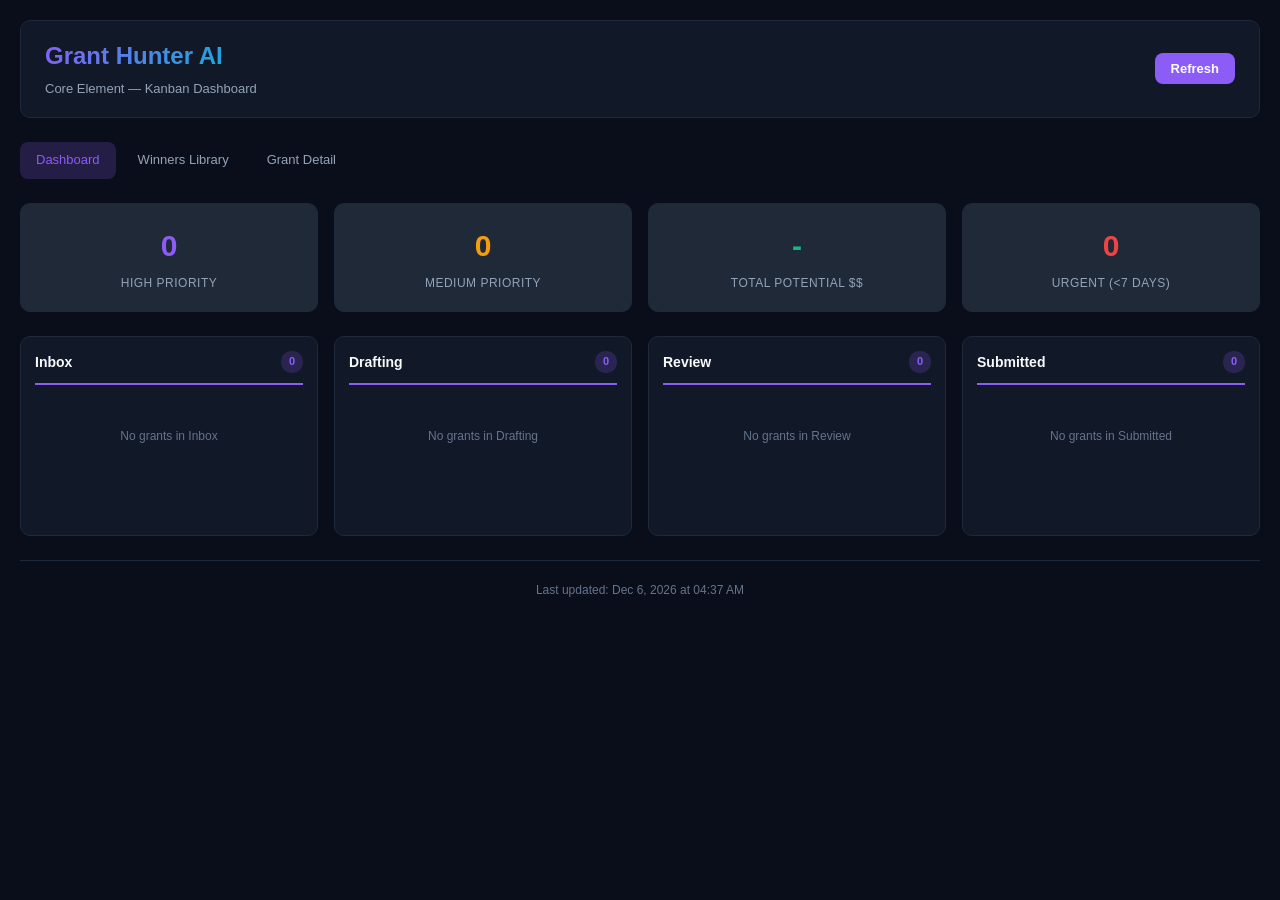
==== docs/index.html @ 524da745 "feat: add Phase 2 — winner matching, Kanban dashboard, GitHub Pages Winner Analysis System: - New wi" ====
<!DOCTYPE html>
<html lang="en">
<head>
<meta charset="UTF-8">
<meta name="viewport" content="width=device-width, initial-scale=1.0">
<title>Grant Hunter AI - Dashboard</title>
<link rel="stylesheet" href="assets/styles.css">
<style>
  /* Dashboard-specific overrides */
  .kanban-col .grant-card:last-child { margin-bottom: 0; }

  .win-prob {
    display: inline-block;
    padding: 2px 7px;
    border-radius: 4px;
    font-size: 11px;
    font-weight: 700;
  }
  .win-prob.high { background: rgba(16,185,129,.2); color: #34d399; }
  .win-prob.medium { background: rgba(245,158,11,.2); color: #fbbf24; }
  .win-prob.low { background: rgba(100,116,139,.2); color: #94a3b8; }

  .grant-card .card-footer {
    display: flex;
    justify-content: space-between;
    align-items: center;
    margin-top: 8px;
    padding-top: 8px;
    border-top: 1px solid var(--border);
  }

  .footer {
    text-align: center;
    padding: 20px;
    font-size: 12px;
    color: var(--text-muted);
    border-top: 1px solid var(--border);
    margin-top: 12px;
  }

  .status-select {
    background: var(--bg-primary);
    color: var(--text-primary);
    border: 1px solid var(--border);
    padding: 3px 8px;
    border-radius: 6px;
    font-size: 11px;
    font-family: inherit;
    cursor: pointer;
  }
  .status-select:focus {
    outline: none;
    border-color: var(--accent-purple);
  }

  .kanban-col-empty {
    text-align: center;
    padding: 30px 12px;
    color: var(--text-muted);
    font-size: 12px;
  }
</style>
</head>
<body>

<!-- HEADER -->
<div class="container">
  <div class="header">
    <div>
      <h1>Grant Hunter AI</h1>
      <span class="header-sub">Core Element &mdash; Kanban Dashboard</span>
    </div>
    <div class="header-actions">
      <button class="btn btn-primary" id="refreshBtn" onclick="refreshData()">Refresh</button>
    </div>
  </div>

  <!-- NAVIGATION -->
  <nav>
    <a href="index.html" class="active">Dashboard</a>
    <a href="winners.html">Winners Library</a>
    <a href="grant.html">Grant Detail</a>
  </nav>

  <!-- LOADING INDICATOR -->
  <div class="loading" id="loadingIndicator">
    <div class="spinner"></div>
    <div>Loading grant data...</div>
  </div>

  <!-- MAIN CONTENT (hidden until loaded) -->
  <div id="mainContent" style="display:none;">

    <!-- STAT CARDS -->
    <div class="stats">
      <div class="stat-card">
        <div class="stat-value" id="statHighPriority">0</div>
        <div class="stat-label">High Priority</div>
      </div>
      <div class="stat-card warning">
        <div class="stat-value" id="statMedPriority">0</div>
        <div class="stat-label">Medium Priority</div>
      </div>
      <div class="stat-card success">
        <div class="stat-value" id="statTotalPotential">$0</div>
        <div class="stat-label">Total Potential $$</div>
      </div>
      <div class="stat-card danger">
        <div class="stat-value" id="statUrgent">0</div>
        <div class="stat-label">Urgent (&lt;7 days)</div>
      </div>
    </div>

    <!-- KANBAN BOARD -->
    <div class="kanban">
      <div class="kanban-col" id="colInbox">
        <div class="kanban-col-header">
          <span>Inbox</span>
          <span class="count" id="countInbox">0</span>
        </div>
        <div id="cardsInbox"></div>
      </div>
      <div class="kanban-col" id="colDrafting">
        <div class="kanban-col-header">
          <span>Drafting</span>
          <span class="count" id="countDrafting">0</span>
        </div>
        <div id="cardsDrafting"></div>
      </div>
      <div class="kanban-col" id="colReview">
        <div class="kanban-col-header">
          <span>Review</span>
          <span class="count" id="countReview">0</span>
        </div>
        <div id="cardsReview"></div>
      </div>
      <div class="kanban-col" id="colSubmitted">
        <div class="kanban-col-header">
          <span>Submitted</span>
          <span class="count" id="countSubmitted">0</span>
        </div>
        <div id="cardsSubmitted"></div>
      </div>
    </div>

  </div><!-- /mainContent -->

  <!-- FOOTER -->
  <div class="footer" id="pageFooter">
    Last updated: &mdash;
  </div>
</div>

<script src="assets/api.js"></script>
<script>
/* =========================================================================
   Grant Hunter AI - Kanban Dashboard
   ========================================================================= */

const LOCAL_STATE_KEY = 'grantHunterState';

// In-memory state
let grants = [];
let teamState = {};

/* ---- localStorage state management ---- */

function getLocalState() {
  try {
    const raw = localStorage.getItem(LOCAL_STATE_KEY);
    if (raw) return JSON.parse(raw);
  } catch { /* ignore corrupt data */ }
  return { grants: {}, activity_feed: [] };
}

function saveLocalState(state) {
  try {
    localStorage.setItem(LOCAL_STATE_KEY, JSON.stringify(state));
  } catch { /* storage full or unavailable */ }
}

function getGrantStatus(grantId) {
  const local = getLocalState();
  // Local state overrides remote team state
  if (local.grants && local.grants[grantId] && local.grants[grantId].status) {
    return local.grants[grantId].status;
  }
  if (teamState.grants && teamState.grants[grantId] && teamState.grants[grantId].status) {
    return teamState.grants[grantId].status;
  }
  return null;
}

function setGrantStatus(grantId, status) {
  const local = getLocalState();
  if (!local.grants) local.grants = {};
  if (!local.grants[grantId]) local.grants[grantId] = {};
  local.grants[grantId].status = status;
  local.grants[grantId].updated_at = new Date().toISOString();
  saveLocalState(local);
}

/* ---- Data loading ---- */

async function loadData() {
  document.getElementById('loadingIndicator').style.display = 'block';
  document.getElementById('mainContent').style.display = 'none';

  const [analyzed, ts] = await Promise.all([
    loadAnalyzed(),
    loadTeamState()
  ]);

  grants = analyzed;
  teamState = ts || { grants: {}, activity_feed: [] };

  document.getElementById('loadingIndicator').style.display = 'none';
  document.getElementById('mainContent').style.display = 'block';

  renderDashboard();
  updateFooter();
}

function refreshData() {
  const btn = document.getElementById('refreshBtn');
  btn.textContent = 'Loading...';
  btn.disabled = true;
  loadData().finally(() => {
    btn.textContent = 'Refresh';
    btn.disabled = false;
  });
}

/* ---- Computed helpers ---- */

function getGrantPriority(grant) {
  const analysis = grant.analysis || {};
  return analysis.priority || 'skip';
}

function getWinProbability(grant) {
  const analysis = grant.analysis || {};
  return analysis.win_probability || 0;
}

function getSimilarWinners(grant) {
  const analysis = grant.analysis || {};
  return analysis.similar_winners || [];
}

function getAmountRange(grant) {
  const min = grant.amount_min || 0;
  const max = grant.amount_max || 0;
  if (min && max && min !== max) {
    return formatMoney(min) + ' - ' + formatMoney(max);
  }
  if (max) return formatMoney(max);
  if (min) return formatMoney(min);
  return '-';
}

function winProbClass(prob) {
  if (prob >= 60) return 'high';
  if (prob >= 30) return 'medium';
  return 'low';
}

/* ---- Stat card computation ---- */

function computeStats() {
  let highCount = 0;
  let medCount = 0;
  let totalPotential = 0;
  let urgentCount = 0;

  for (const g of grants) {
    const priority = getGrantPriority(g);
    const days = daysUntil(g.deadline);

    if (priority === 'copy_now') {
      highCount++;
    } else if (priority === 'test_first') {
      medCount++;
    }

    // Sum potential from all non-skip grants
    if (priority !== 'skip') {
      totalPotential += (g.amount_max || 0);
    }

    // Urgent: deadline within 7 days and not expired, non-skip
    if (days >= 0 && days < 7 && priority !== 'skip') {
      urgentCount++;
    }
  }

  return { highCount, medCount, totalPotential, urgentCount };
}

/* ---- Card HTML rendering ---- */

function renderGrantCard(grant) {
  const grantId = grant.id || '';
  const days = daysUntil(grant.deadline);
  const dlText = deadlineText(days);
  const dlClass = deadlineClass(days);
  const prob = getWinProbability(grant);
  const similarWinners = getSimilarWinners(grant);
  const isUrgent = days >= 0 && days <= 7;

  let winnersHtml = '';
  if (similarWinners.length > 0) {
    const badgeId = 'wb-' + grantId.replace(/[^a-zA-Z0-9]/g, '_');
    const previewId = 'wp-' + grantId.replace(/[^a-zA-Z0-9]/g, '_');

    let previewItems = '';
    for (const w of similarWinners.slice(0, 3)) {
      const name = w.winner || w.recipient || w.company || w.pi || 'Unknown';
      const amt = w.amount || w.award_amount || 0;
      previewItems += '<div class="winner-item">'
        + '<div class="company">' + esc(name) + '</div>'
        + '<div class="detail">'
        + esc(w.title || w.award_title || '') + (amt ? ' &mdash; ' + formatMoney(amt) : '')
        + '</div></div>';
    }

    winnersHtml = '<span class="winners-badge" id="' + badgeId
      + '" onclick="event.stopPropagation(); toggleWinners(\'' + previewId + '\')">'
      + similarWinners.length + ' similar winner' + (similarWinners.length > 1 ? 's' : '')
      + '</span>'
      + '<div class="winners-preview" id="' + previewId + '">'
      + previewItems
      + '</div>';
  }

  const cardClass = 'grant-card' + (isUrgent ? ' urgent' : '');

  return '<div class="' + cardClass + '" onclick="navigateToGrant(\'' + esc(grantId) + '\')">'
    + '<div class="title">' + esc(grant.title || 'Untitled Grant') + '</div>'
    + '<div class="funder-line">' + esc(grant.funder || 'Unknown Funder') + '</div>'
    + '<div class="meta">'
    +   '<span class="amount">' + getAmountRange(grant) + '</span>'
    +   '<span class="deadline' + (isUrgent ? ' urgent' : '') + '">'
    +     '<span class="badge ' + dlClass + '">' + dlText + '</span>'
    +   '</span>'
    + '</div>'
    + '<div class="card-footer">'
    +   '<span class="win-prob ' + winProbClass(prob) + '">' + prob + '% win</span>'
    +   winnersHtml
    + '</div>'
    + '</div>';
}

/* ---- Kanban board rendering ---- */

function renderKanban() {
  // Bucket grants by status
  const columns = {
    inbox: [],
    drafting: [],
    review: [],
    submitted: []
  };

  for (const g of grants) {
    const status = getGrantStatus(g.id);
    if (status === 'drafting') {
      columns.drafting.push(g);
    } else if (status === 'review') {
      columns.review.push(g);
    } else if (status === 'submitted') {
      columns.submitted.push(g);
    } else {
      // No status or unrecognized status goes to Inbox
      columns.inbox.push(g);
    }
  }

  // Sort Inbox by win_probability descending
  columns.inbox.sort((a, b) => getWinProbability(b) - getWinProbability(a));

  // Render each column
  renderColumn('Inbox', 'cardsInbox', 'countInbox', columns.inbox, 'inbox');
  renderColumn('Drafting', 'cardsDrafting', 'countDrafting', columns.drafting, 'drafting');
  renderColumn('Review', 'cardsReview', 'countReview', columns.review, 'review');
  renderColumn('Submitted', 'cardsSubmitted', 'countSubmitted', columns.submitted, 'submitted');
}

function renderColumn(title, containerId, countId, grantsList, columnKey) {
  const container = document.getElementById(containerId);
  const countEl = document.getElementById(countId);

  countEl.textContent = grantsList.length;

  if (grantsList.length === 0) {
    container.innerHTML = '<div class="kanban-col-empty">No grants in ' + esc(title) + '</div>';
    return;
  }

  let html = '';
  for (const g of grantsList) {
    html += renderGrantCard(g);
    // Add a status selector below each card so users can move it between columns
    html += renderStatusSelector(g.id, columnKey);
  }
  container.innerHTML = html;
}

function renderStatusSelector(grantId, currentStatus) {
  const safeId = esc(grantId);
  const options = [
    { value: 'inbox', label: 'Inbox' },
    { value: 'drafting', label: 'Drafting' },
    { value: 'review', label: 'Review' },
    { value: 'submitted', label: 'Submitted' }
  ];

  let html = '<div style="text-align:right; margin-bottom:10px; margin-top:-6px; padding:0 2px;">';
  html += '<select class="status-select" onchange="changeStatus(\'' + safeId + '\', this.value)" onclick="event.stopPropagation()">';
  for (const opt of options) {
    const selected = opt.value === currentStatus ? ' selected' : '';
    html += '<option value="' + opt.value + '"' + selected + '>' + esc(opt.label) + '</option>';
  }
  html += '</select></div>';
  return html;
}

/* ---- Dashboard rendering orchestration ---- */

function renderDashboard() {
  // Stat cards
  const stats = computeStats();
  document.getElementById('statHighPriority').textContent = stats.highCount;
  document.getElementById('statMedPriority').textContent = stats.medCount;
  document.getElementById('statTotalPotential').textContent = formatMoney(stats.totalPotential);
  document.getElementById('statUrgent').textContent = stats.urgentCount;

  // Kanban board
  renderKanban();
}

/* ---- Interactions ---- */

function navigateToGrant(grantId) {
  if (!grantId) return;
  window.location.href = 'grant.html?id=' + encodeURIComponent(grantId);
}

function toggleWinners(previewId) {
  const el = document.getElementById(previewId);
  if (!el) return;
  el.classList.toggle('show');
}

function changeStatus(grantId, newStatus) {
  if (newStatus === 'inbox') {
    // Remove status to revert to inbox (no status)
    const local = getLocalState();
    if (local.grants && local.grants[grantId]) {
      delete local.grants[grantId].status;
      // Clean up empty entries
      if (Object.keys(local.grants[grantId]).length === 0) {
        delete local.grants[grantId];
      }
    }
    saveLocalState(local);
  } else {
    setGrantStatus(grantId, newStatus);
  }
  renderKanban();
}

/* ---- Footer ---- */

function updateFooter() {
  const now = new Date();
  const formatted = now.toLocaleDateString('en-US', {
    year: 'numeric',
    month: 'short',
    day: 'numeric'
  }) + ' at ' + now.toLocaleTimeString('en-US', {
    hour: '2-digit',
    minute: '2-digit'
  });

  document.getElementById('pageFooter').textContent = 'Last updated: ' + formatted;
}

/* ---- Init ---- */

loadData();
</script>
</body>
</html>
---- docs/assets/styles.css ----
/* Core Element AI - Dark Theme */
:root {
  --bg-primary: #0a0e1a;
  --bg-secondary: #111827;
  --bg-card: #1f2937;
  --bg-hover: #374151;
  --accent-purple: #8b5cf6;
  --accent-purple-dim: rgba(139, 92, 246, 0.2);
  --accent-cyan: #06b6d4;
  --text-primary: #f8fafc;
  --text-secondary: #94a3b8;
  --text-muted: #64748b;
  --danger: #ef4444;
  --warning: #f59e0b;
  --success: #10b981;
  --border: #1e293b;
  --radius: 10px;
}

*, *::before, *::after { box-sizing: border-box; margin: 0; padding: 0; }
body {
  font-family: -apple-system, BlinkMacSystemFont, 'Segoe UI', Roboto, sans-serif;
  background: var(--bg-primary);
  color: var(--text-primary);
  line-height: 1.6;
  min-height: 100vh;
}
a { color: var(--accent-purple); text-decoration: none; }
a:hover { color: var(--accent-cyan); }

/* Layout */
.container { max-width: 1440px; margin: 0 auto; padding: 20px; }

/* Header */
.header {
  background: var(--bg-secondary);
  padding: 16px 24px;
  margin-bottom: 24px;
  border-radius: var(--radius);
  display: flex;
  justify-content: space-between;
  align-items: center;
  border: 1px solid var(--border);
}
.header h1 {
  font-size: 24px;
  background: linear-gradient(135deg, var(--accent-purple), var(--accent-cyan));
  -webkit-background-clip: text;
  -webkit-text-fill-color: transparent;
}
.header-sub { color: var(--text-secondary); font-size: 13px; }
.header-actions { display: flex; gap: 10px; align-items: center; }

/* Navigation */
nav {
  display: flex;
  gap: 6px;
  margin-bottom: 24px;
}
nav a {
  padding: 8px 16px;
  border-radius: 8px;
  font-size: 13px;
  font-weight: 500;
  color: var(--text-secondary);
  transition: all .15s;
}
nav a:hover { background: var(--bg-card); color: var(--text-primary); }
nav a.active { background: var(--accent-purple-dim); color: var(--accent-purple); }

/* Buttons */
.btn {
  display: inline-flex;
  align-items: center;
  gap: 6px;
  padding: 8px 16px;
  border-radius: 8px;
  border: none;
  cursor: pointer;
  font-size: 13px;
  font-weight: 600;
  font-family: inherit;
  transition: all .15s;
}
.btn-primary { background: var(--accent-purple); color: #fff; }
.btn-primary:hover { background: #7c3aed; transform: translateY(-1px); }
.btn-outline { background: transparent; border: 1px solid var(--accent-purple); color: var(--accent-purple); }
.btn-outline:hover { background: var(--accent-purple-dim); }
.btn-sm { padding: 4px 10px; font-size: 12px; }

/* Stat Cards */
.stats {
  display: grid;
  grid-template-columns: repeat(auto-fit, minmax(180px, 1fr));
  gap: 16px;
  margin-bottom: 24px;
}
.stat-card {
  background: var(--bg-card);
  padding: 18px;
  border-radius: var(--radius);
  border: 1px solid var(--border);
  text-align: center;
}
.stat-value { font-size: 30px; font-weight: 700; color: var(--accent-purple); }
.stat-label { color: var(--text-secondary); font-size: 12px; margin-top: 4px; text-transform: uppercase; letter-spacing: .5px; }
.stat-card.danger .stat-value { color: var(--danger); }
.stat-card.success .stat-value { color: var(--success); }
.stat-card.warning .stat-value { color: var(--warning); }

/* Kanban */
.kanban {
  display: grid;
  grid-template-columns: repeat(4, 1fr);
  gap: 16px;
  margin-bottom: 24px;
}
@media (max-width: 1100px) { .kanban { grid-template-columns: repeat(2, 1fr); } }
@media (max-width: 600px) { .kanban { grid-template-columns: 1fr; } }
.kanban-col {
  background: var(--bg-secondary);
  border-radius: var(--radius);
  padding: 14px;
  min-height: 200px;
  border: 1px solid var(--border);
}
.kanban-col-header {
  font-size: 14px;
  font-weight: 600;
  margin-bottom: 12px;
  padding-bottom: 10px;
  border-bottom: 2px solid var(--accent-purple);
  display: flex;
  justify-content: space-between;
  align-items: center;
}
.kanban-col-header .count {
  background: var(--accent-purple-dim);
  color: var(--accent-purple);
  padding: 2px 8px;
  border-radius: 10px;
  font-size: 11px;
}

/* Grant Card */
.grant-card {
  background: var(--bg-card);
  border-radius: 8px;
  padding: 14px;
  margin-bottom: 10px;
  cursor: pointer;
  transition: all .15s;
  border-left: 3px solid var(--accent-purple);
}
.grant-card:hover { transform: translateX(3px); box-shadow: 0 4px 12px rgba(139,92,246,.2); }
.grant-card.urgent { border-left-color: var(--danger); }
.grant-card .title { font-size: 13px; font-weight: 600; margin-bottom: 6px; line-height: 1.3; }
.grant-card .meta { display: flex; justify-content: space-between; font-size: 11px; color: var(--text-secondary); margin-bottom: 4px; }
.grant-card .amount { color: var(--success); font-weight: 600; }
.grant-card .deadline { color: var(--warning); }
.grant-card .deadline.urgent { color: var(--danger); font-weight: 600; }
.grant-card .funder-line { font-size: 11px; color: var(--text-muted); margin-bottom: 6px; }
.grant-card .winners-badge {
  display: inline-block;
  background: var(--accent-purple);
  color: #fff;
  padding: 3px 8px;
  border-radius: 4px;
  font-size: 10px;
  font-weight: 600;
  margin-top: 4px;
  cursor: pointer;
}
.grant-card .winners-badge:hover { background: var(--accent-cyan); }

/* Winners preview inside card */
.winners-preview {
  display: none;
  margin-top: 8px;
  font-size: 11px;
}
.winners-preview.show { display: block; }
.winner-item {
  padding: 6px 8px;
  margin: 3px 0;
  background: var(--bg-secondary);
  border-radius: 4px;
  border-left: 2px solid var(--success);
}
.winner-item .company { font-weight: 600; color: var(--accent-cyan); }
.winner-item .detail { font-size: 10px; color: var(--text-muted); }

/* Panels */
.panel {
  background: var(--bg-secondary);
  border: 1px solid var(--border);
  border-radius: var(--radius);
  margin-bottom: 20px;
  overflow: hidden;
}
.panel-header {
  padding: 12px 16px;
  border-bottom: 1px solid var(--border);
  font-weight: 600;
  font-size: 14px;
  display: flex;
  justify-content: space-between;
  align-items: center;
}
.panel-body { padding: 16px; }

/* Table */
table { width: 100%; border-collapse: collapse; font-size: 13px; }
th {
  text-align: left;
  padding: 10px 12px;
  background: var(--bg-primary);
  color: var(--text-muted);
  font-weight: 500;
  font-size: 11px;
  text-transform: uppercase;
  letter-spacing: .5px;
}
td { padding: 10px 12px; border-top: 1px solid var(--border); }
tr:hover td { background: rgba(139,92,246,.04); }

/* Badge */
.badge {
  display: inline-block;
  padding: 2px 8px;
  border-radius: 4px;
  font-size: 11px;
  font-weight: 600;
}
.badge-purple { background: var(--accent-purple-dim); color: #c4b5fd; }
.badge-amber { background: rgba(245,158,11,.2); color: #fbbf24; }
.badge-green { background: rgba(16,185,129,.2); color: #34d399; }
.badge-red { background: rgba(239,68,68,.2); color: #f87171; }
.badge-gray { background: rgba(100,116,139,.2); color: #94a3b8; }

/* Progress bar */
.progress-row { display: flex; align-items: center; gap: 10px; padding: 4px 0; }
.progress-label { width: 140px; font-size: 12px; white-space: nowrap; overflow: hidden; text-overflow: ellipsis; }
.progress-bg { flex: 1; height: 6px; background: var(--border); border-radius: 3px; overflow: hidden; }
.progress-fill { height: 100%; background: linear-gradient(90deg, var(--accent-purple), var(--accent-cyan)); border-radius: 3px; }
.progress-val { width: 40px; text-align: right; font-size: 11px; color: var(--text-muted); }

/* Detail page */
.detail-grid { display: grid; grid-template-columns: 1fr 380px; gap: 24px; }
@media (max-width: 1000px) { .detail-grid { grid-template-columns: 1fr; } }
.detail-meta { display: grid; grid-template-columns: repeat(auto-fit, minmax(180px, 1fr)); gap: 12px; margin-bottom: 20px; }
.detail-meta-item { background: var(--bg-card); padding: 12px; border-radius: 8px; }
.detail-meta-item .label { font-size: 11px; color: var(--text-muted); text-transform: uppercase; }
.detail-meta-item .value { font-size: 16px; font-weight: 600; margin-top: 2px; }

/* Search / Filter */
.search-bar {
  width: 100%;
  padding: 10px 14px;
  background: var(--bg-card);
  border: 1px solid var(--border);
  border-radius: 8px;
  color: var(--text-primary);
  font-size: 14px;
  font-family: inherit;
  margin-bottom: 16px;
}
.search-bar::placeholder { color: var(--text-muted); }
.search-bar:focus { outline: none; border-color: var(--accent-purple); }
.filter-chips { display: flex; gap: 6px; flex-wrap: wrap; margin-bottom: 16px; }
.chip {
  padding: 5px 12px;
  border-radius: 20px;
  font-size: 12px;
  cursor: pointer;
  background: var(--bg-card);
  color: var(--text-secondary);
  border: 1px solid var(--border);
  transition: all .15s;
}
.chip:hover { border-color: var(--accent-purple); color: var(--text-primary); }
.chip.active { background: var(--accent-purple-dim); border-color: var(--accent-purple); color: var(--accent-purple); }

/* Loading */
.loading { text-align: center; padding: 40px; color: var(--text-muted); }
.spinner {
  border: 3px solid var(--border);
  border-top-color: var(--accent-purple);
  border-radius: 50%;
  width: 36px;
  height: 36px;
  animation: spin .8s linear infinite;
  margin: 0 auto 12px;
}
@keyframes spin { to { transform: rotate(360deg); } }

/* Empty state */
.empty { text-align: center; padding: 40px; color: var(--text-muted); }
.empty .icon { font-size: 36px; margin-bottom: 8px; }

/* Modal */
.modal-bg {
  display: none;
  position: fixed;
  inset: 0;
  background: rgba(0,0,0,.6);
  z-index: 100;
  justify-content: center;
  align-items: center;
}
.modal-bg.show { display: flex; }
.modal {
  background: var(--bg-secondary);
  border: 1px solid var(--border);
  border-radius: 12px;
  width: 640px;
  max-width: 90vw;
  max-height: 85vh;
  overflow-y: auto;
  padding: 24px;
}
.modal h2 { font-size: 18px; margin-bottom: 16px; }
.modal-close { float: right; background: none; border: none; color: var(--text-muted); font-size: 22px; cursor: pointer; }
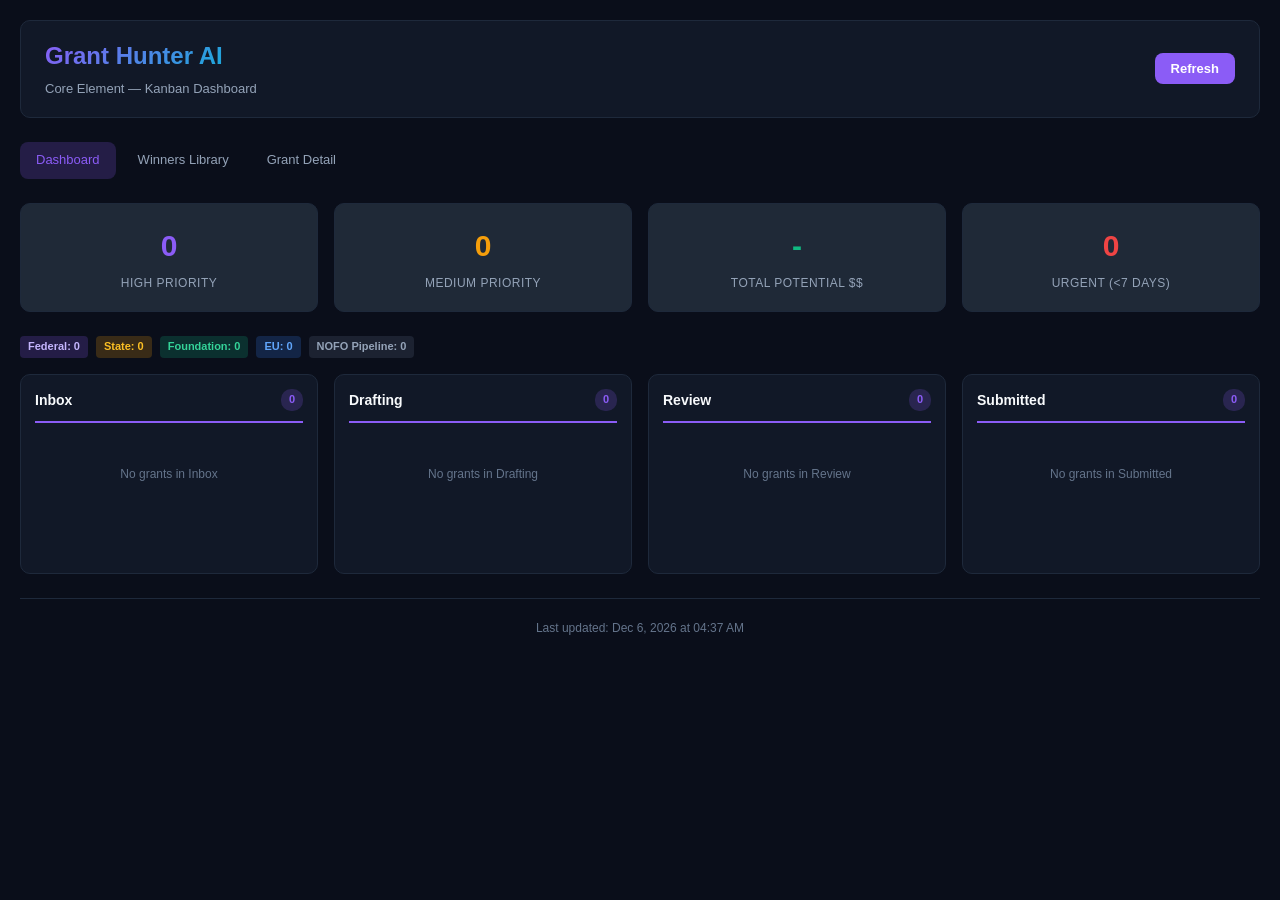
==== commit 295e47ba: "feat: add missing grant capabilities — state scrapers, foundations, SBIR monitor, NOFO tracker Gap a" ====
--- a/docs/index.html
+++ b/docs/index.html
@@ -111,6 +111,26 @@
       </div>
     </div>
 
+    <!-- SOURCE BREAKDOWN -->
+    <div id="sourceBreakdown" style="display:none; margin-bottom:16px;">
+      <div style="display:flex; gap:8px; flex-wrap:wrap; font-size:11px;">
+        <span class="badge badge-purple" id="srcFederal" title="Federal">Federal: 0</span>
+        <span class="badge badge-amber" id="srcState" title="State">State: 0</span>
+        <span class="badge badge-green" id="srcFoundation" title="Foundation">Foundation: 0</span>
+        <span class="badge badge-blue" id="srcEU" style="background:rgba(59,130,246,.2);color:#60a5fa;" title="EU">EU: 0</span>
+        <span class="badge badge-gray" id="srcNOFO" title="NOFO Pipeline">NOFO Pipeline: 0</span>
+        <span id="sbirStatusBadge" class="badge badge-red" style="display:none;" title="SBIR/STTR Status"></span>
+      </div>
+    </div>
+
+    <!-- NOFO PIPELINE SECTION -->
+    <div id="nofoPipelineSection" style="display:none; margin-bottom:16px;">
+      <div style="border:1px solid var(--border); border-radius:8px; padding:12px; background:rgba(245,158,11,.05);">
+        <div style="font-weight:700; font-size:13px; margin-bottom:8px;">NOFO Pipeline &mdash; Prepare Now</div>
+        <div id="nofoPipelineCards"></div>
+      </div>
+    </div>
+
     <!-- KANBAN BOARD -->
     <div class="kanban">
       <div class="kanban-col" id="colInbox">
@@ -162,6 +182,8 @@
 // In-memory state
 let grants = [];
 let teamState = {};
+let sbirStatus = {};
+let nofoPipeline = [];
 
 /* ---- localStorage state management ---- */
 
@@ -206,13 +228,18 @@
   document.getElementById('loadingIndicator').style.display = 'block';
   document.getElementById('mainContent').style.display = 'none';
 
-  const [analyzed, ts] = await Promise.all([
+  const [analyzed, ts, sbir, nofo] = await Promise.all([
     loadAnalyzed(),
-    loadTeamState()
+    loadTeamState(),
+    fetchJSON('sbir_status.json'),
+    fetchJSON('nofo_pipeline.json')
   ]);
 
   grants = analyzed;
   teamState = ts || { grants: {}, activity_feed: [] };
+  sbirStatus = sbir || {};
+  const nofoData = nofo || {};
+  nofoPipeline = Array.isArray(nofoData) ? nofoData : (nofoData.grants || []);
 
   document.getElementById('loadingIndicator').style.display = 'none';
   document.getElementById('mainContent').style.display = 'block';
@@ -335,8 +362,16 @@
 
   const cardClass = 'grant-card' + (isUrgent ? ' urgent' : '');
 
+  // Source type badge
+  const sourceType = grant.source_type || grant.source || '';
+  let sourceBadge = '';
+  if (sourceType.includes('state')) sourceBadge = '<span class="badge badge-amber" style="font-size:9px;margin-left:4px;">STATE</span>';
+  else if (sourceType.includes('foundation')) sourceBadge = '<span class="badge badge-green" style="font-size:9px;margin-left:4px;">FOUNDATION</span>';
+  else if (sourceType.includes('eu')) sourceBadge = '<span class="badge" style="font-size:9px;margin-left:4px;background:rgba(59,130,246,.2);color:#60a5fa;">EU</span>';
+  else if (sourceType.includes('nofo') || sourceType.includes('pipeline')) sourceBadge = '<span class="badge badge-gray" style="font-size:9px;margin-left:4px;">NOFO</span>';
+
   return '<div class="' + cardClass + '" onclick="navigateToGrant(\'' + esc(grantId) + '\')">'
-    + '<div class="title">' + esc(grant.title || 'Untitled Grant') + '</div>'
+    + '<div class="title">' + esc(grant.title || 'Untitled Grant') + sourceBadge + '</div>'
     + '<div class="funder-line">' + esc(grant.funder || 'Unknown Funder') + '</div>'
     + '<div class="meta">'
     +   '<span class="amount">' + getAmountRange(grant) + '</span>'
@@ -435,8 +470,89 @@
   document.getElementById('statTotalPotential').textContent = formatMoney(stats.totalPotential);
   document.getElementById('statUrgent').textContent = stats.urgentCount;
 
+  // Source breakdown
+  renderSourceBreakdown();
+
+  // SBIR status badge
+  renderSBIRStatus();
+
+  // NOFO pipeline
+  renderNOFOPipeline();
+
   // Kanban board
   renderKanban();
+}
+
+/* ---- Source breakdown ---- */
+
+function renderSourceBreakdown() {
+  const counts = { federal: 0, state: 0, private_foundation: 0, eu: 0, nofo_pipeline: 0, other: 0 };
+  for (const g of grants) {
+    const st = g.source_type || g.source || 'other';
+    if (st === 'federal' || st === 'grants_gov' || st === 'sbir_sttr') counts.federal++;
+    else if (st === 'state' || st.includes('state')) counts.state++;
+    else if (st === 'private_foundation' || st.includes('foundation') || st.includes('eqt') || st.includes('sloan')) counts.private_foundation++;
+    else if (st === 'eu' || st.includes('horizon') || st.includes('eu')) counts.eu++;
+    else if (st === 'nofo_pipeline') counts.nofo_pipeline++;
+    else counts.other++;
+  }
+
+  document.getElementById('srcFederal').textContent = 'Federal: ' + counts.federal;
+  document.getElementById('srcState').textContent = 'State: ' + counts.state;
+  document.getElementById('srcFoundation').textContent = 'Foundation: ' + counts.private_foundation;
+  document.getElementById('srcEU').textContent = 'EU: ' + counts.eu;
+  document.getElementById('srcNOFO').textContent = 'NOFO Pipeline: ' + counts.nofo_pipeline;
+  document.getElementById('sourceBreakdown').style.display = 'block';
+}
+
+/* ---- SBIR status ---- */
+
+function renderSBIRStatus() {
+  const badge = document.getElementById('sbirStatusBadge');
+  const overall = sbirStatus.overall_status || sbirStatus.status;
+  if (!overall) { badge.style.display = 'none'; return; }
+
+  badge.style.display = 'inline-block';
+  if (overall === 'REAUTHORIZED' || overall === 'ACTIVE') {
+    badge.style.background = 'rgba(16,185,129,.2)';
+    badge.style.color = '#34d399';
+    badge.textContent = 'SBIR: ACTIVE';
+  } else if (overall === 'SUSPENDED') {
+    badge.style.background = 'rgba(239,68,68,.2)';
+    badge.style.color = '#f87171';
+    badge.textContent = 'SBIR: SUSPENDED';
+  } else {
+    badge.style.background = 'rgba(245,158,11,.2)';
+    badge.style.color = '#fbbf24';
+    badge.textContent = 'SBIR: ' + overall;
+  }
+}
+
+/* ---- NOFO Pipeline ---- */
+
+function renderNOFOPipeline() {
+  const section = document.getElementById('nofoPipelineSection');
+  const container = document.getElementById('nofoPipelineCards');
+
+  if (!nofoPipeline || nofoPipeline.length === 0) {
+    section.style.display = 'none';
+    return;
+  }
+
+  section.style.display = 'block';
+  let html = '';
+  for (const g of nofoPipeline.slice(0, 5)) {
+    const amount = formatMoney(g.amount_max || 0);
+    const expected = g.expected_release || 'TBD';
+    const status = g.status || 'ANTICIPATED';
+    html += '<div style="padding:6px 0; border-bottom:1px solid var(--border); font-size:12px;">'
+      + '<div style="font-weight:600;">' + esc(g.title || '') + '</div>'
+      + '<div style="color:var(--text-muted); margin-top:2px;">'
+      + esc(g.funder || '') + ' &mdash; ' + amount + ' &mdash; Expected: ' + esc(expected)
+      + ' <span class="badge badge-amber" style="margin-left:4px;">' + esc(status) + '</span>'
+      + '</div></div>';
+  }
+  container.innerHTML = html;
 }
 
 /* ---- Interactions ---- */
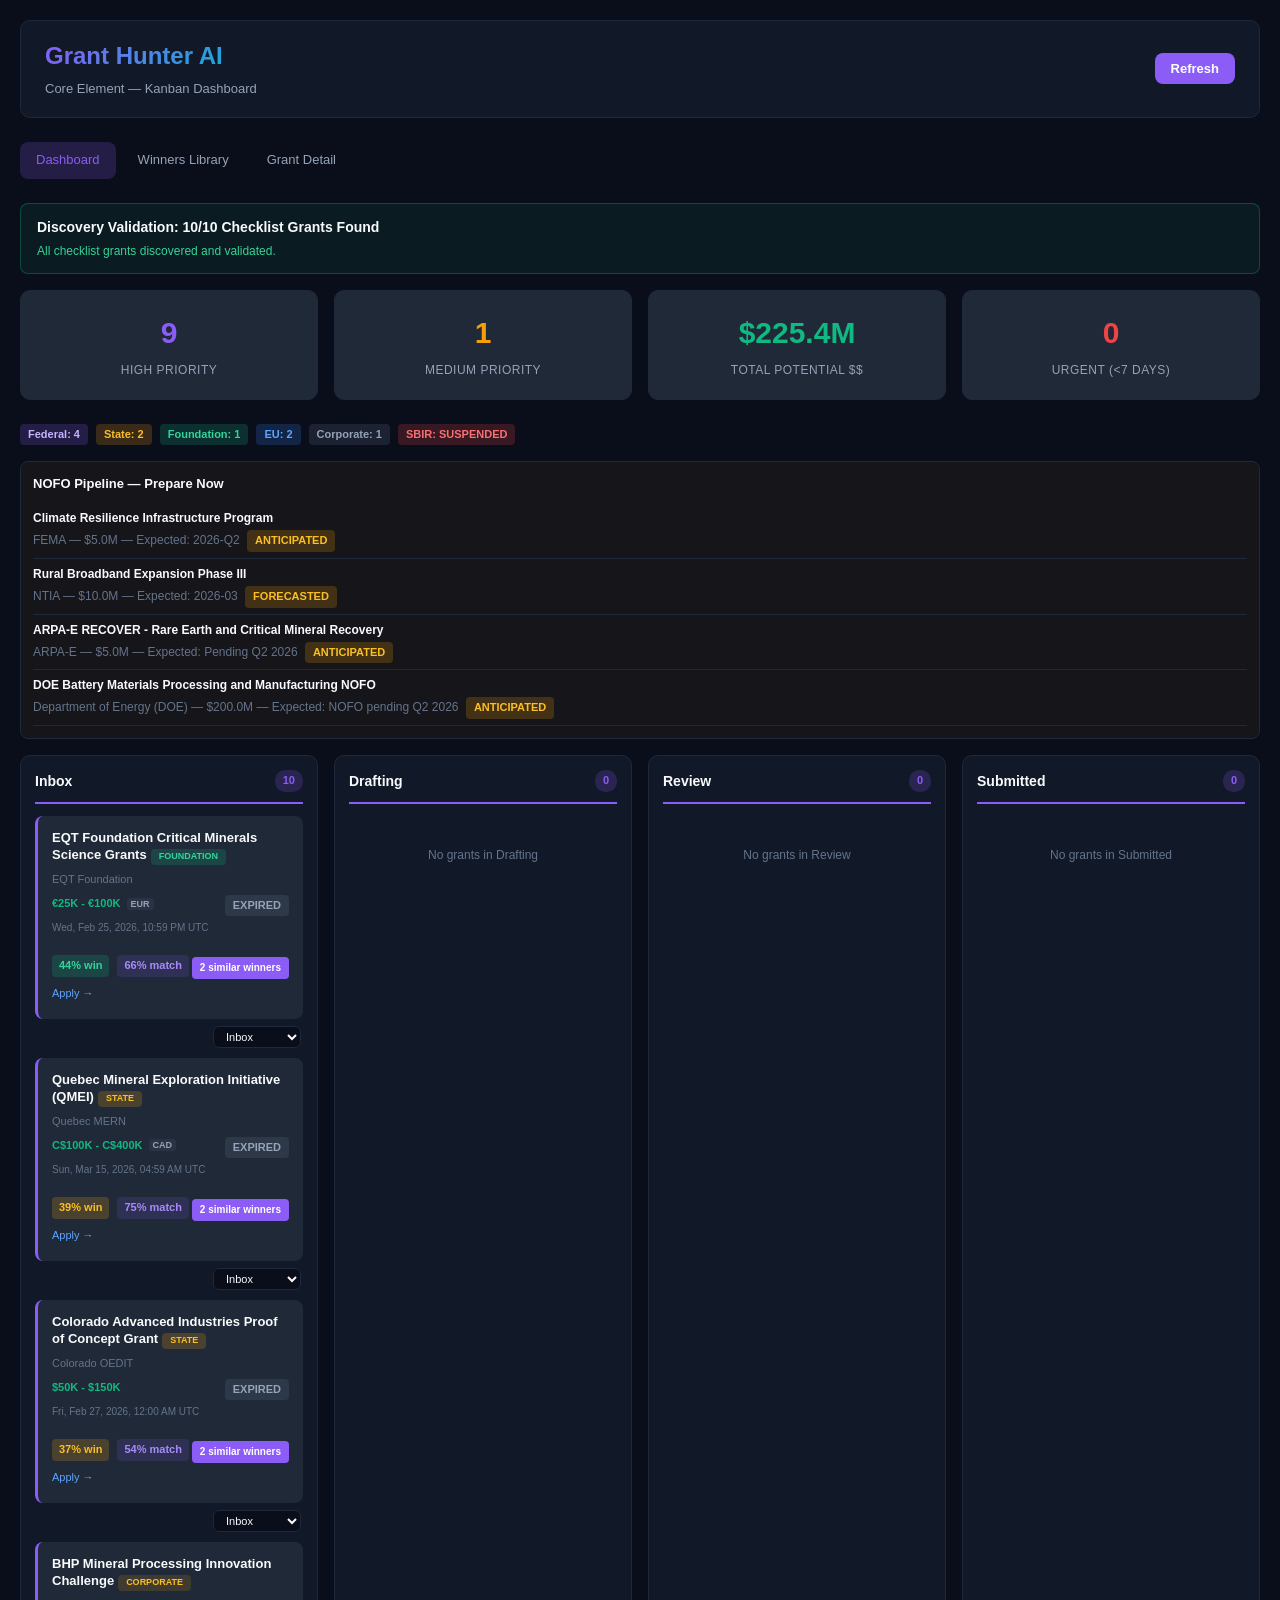
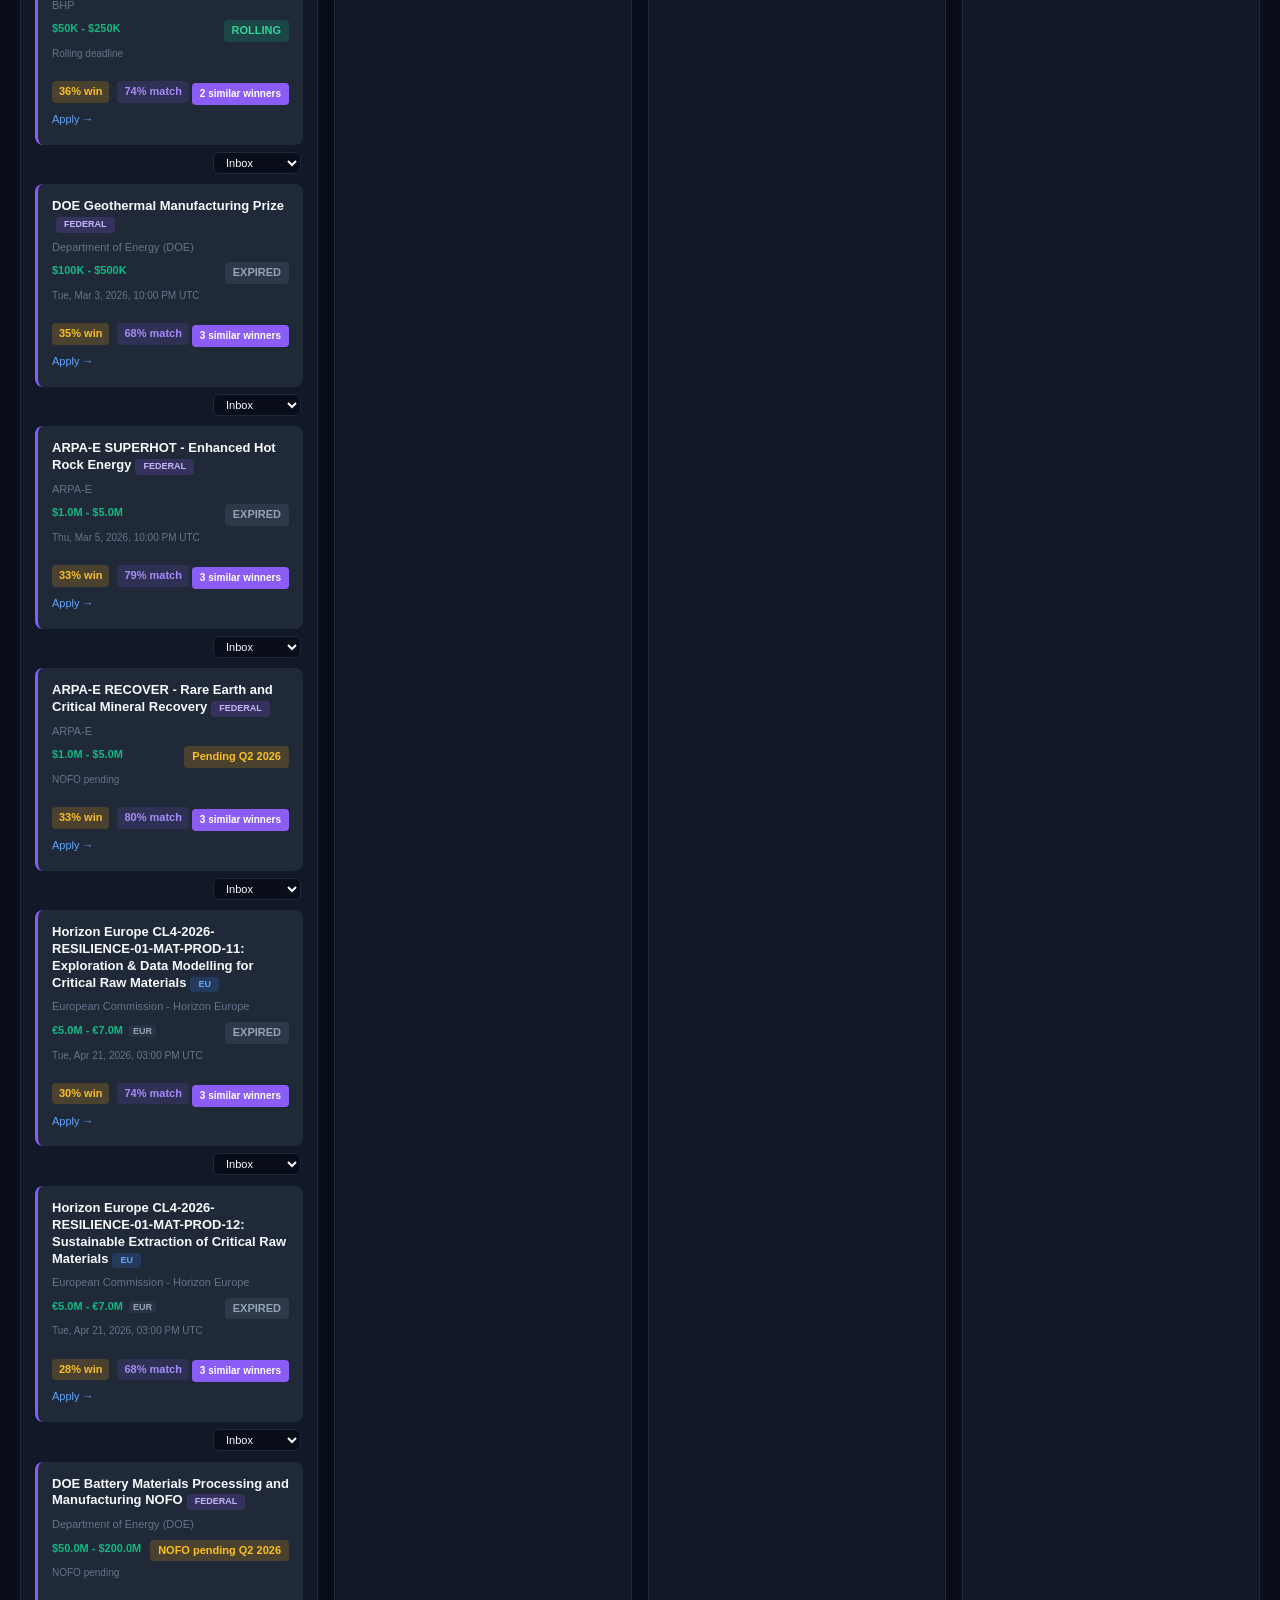
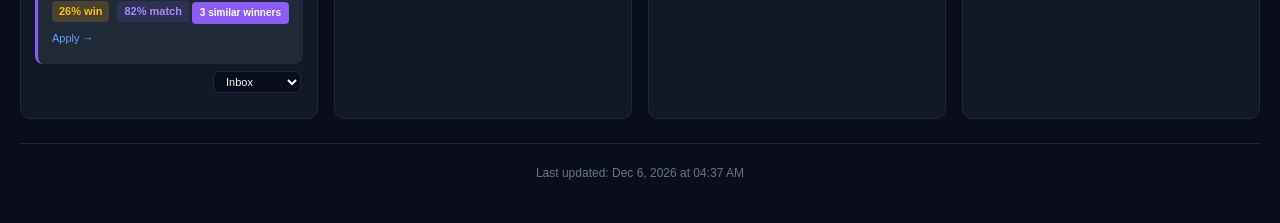
==== commit 9800fc9f: "feat: search-based grant discovery with 10/10 validation Replace HTML scraping with multi-strategy s" ====
--- a/docs/index.html
+++ b/docs/index.html
@@ -20,6 +20,17 @@
   .win-prob.medium { background: rgba(245,158,11,.2); color: #fbbf24; }
   .win-prob.low { background: rgba(100,116,139,.2); color: #94a3b8; }
 
+  .match-score {
+    display: inline-block;
+    padding: 2px 7px;
+    border-radius: 4px;
+    font-size: 11px;
+    font-weight: 700;
+    background: rgba(139,92,246,.15);
+    color: #a78bfa;
+    margin-left: 4px;
+  }
+
   .grant-card .card-footer {
     display: flex;
     justify-content: space-between;
@@ -27,6 +38,30 @@
     margin-top: 8px;
     padding-top: 8px;
     border-top: 1px solid var(--border);
+  }
+
+  .grant-card .card-scores {
+    display: flex;
+    gap: 4px;
+    align-items: center;
+    flex-wrap: wrap;
+  }
+
+  .grant-card .card-deadline-full {
+    font-size: 10px;
+    color: var(--text-muted);
+    margin-top: 2px;
+  }
+
+  .grant-card .apply-link {
+    display: inline-block;
+    margin-top: 6px;
+    font-size: 11px;
+    color: #60a5fa;
+    text-decoration: none;
+  }
+  .grant-card .apply-link:hover {
+    text-decoration: underline;
   }
 
   .footer {
@@ -58,6 +93,47 @@
     padding: 30px 12px;
     color: var(--text-muted);
     font-size: 12px;
+  }
+
+  /* Validation banner */
+  .validation-banner {
+    border: 1px solid var(--border);
+    border-radius: 8px;
+    padding: 12px 16px;
+    margin-bottom: 16px;
+    background: rgba(139,92,246,.08);
+  }
+  .validation-banner.success {
+    background: rgba(16,185,129,.08);
+    border-color: rgba(16,185,129,.3);
+  }
+  .validation-banner.warning {
+    background: rgba(245,158,11,.08);
+    border-color: rgba(245,158,11,.3);
+  }
+  .validation-banner h3 {
+    margin: 0 0 4px 0;
+    font-size: 14px;
+    font-weight: 700;
+  }
+  .validation-banner .validation-details {
+    font-size: 12px;
+    color: var(--text-muted);
+  }
+  .validation-banner .validation-details ul {
+    margin: 4px 0 0 16px;
+    padding: 0;
+  }
+
+  /* Currency badge */
+  .currency-badge {
+    font-size: 9px;
+    padding: 1px 4px;
+    border-radius: 3px;
+    background: rgba(100,116,139,.15);
+    color: #94a3b8;
+    margin-left: 3px;
+    vertical-align: middle;
   }
 </style>
 </head>
@@ -91,6 +167,12 @@
   <!-- MAIN CONTENT (hidden until loaded) -->
   <div id="mainContent" style="display:none;">
 
+    <!-- VALIDATION BANNER -->
+    <div class="validation-banner" id="validationBanner">
+      <h3>Discovery Validation: <span id="validationScore">--/10</span> Checklist Grants Found</h3>
+      <div class="validation-details" id="validationDetails"></div>
+    </div>
+
     <!-- STAT CARDS -->
     <div class="stats">
       <div class="stat-card">
@@ -118,7 +200,7 @@
         <span class="badge badge-amber" id="srcState" title="State">State: 0</span>
         <span class="badge badge-green" id="srcFoundation" title="Foundation">Foundation: 0</span>
         <span class="badge badge-blue" id="srcEU" style="background:rgba(59,130,246,.2);color:#60a5fa;" title="EU">EU: 0</span>
-        <span class="badge badge-gray" id="srcNOFO" title="NOFO Pipeline">NOFO Pipeline: 0</span>
+        <span class="badge badge-gray" id="srcCorporate" title="Corporate">Corporate: 0</span>
         <span id="sbirStatusBadge" class="badge badge-red" style="display:none;" title="SBIR/STTR Status"></span>
       </div>
     </div>
@@ -184,6 +266,7 @@
 let teamState = {};
 let sbirStatus = {};
 let nofoPipeline = [];
+let validationData = null;
 
 /* ---- localStorage state management ---- */
 
@@ -203,7 +286,6 @@
 
 function getGrantStatus(grantId) {
   const local = getLocalState();
-  // Local state overrides remote team state
   if (local.grants && local.grants[grantId] && local.grants[grantId].status) {
     return local.grants[grantId].status;
   }
@@ -228,11 +310,12 @@
   document.getElementById('loadingIndicator').style.display = 'block';
   document.getElementById('mainContent').style.display = 'none';
 
-  const [analyzed, ts, sbir, nofo] = await Promise.all([
+  const [analyzed, ts, sbir, nofo, validation] = await Promise.all([
     loadAnalyzed(),
     loadTeamState(),
     fetchJSON('sbir_status.json'),
-    fetchJSON('nofo_pipeline.json')
+    fetchJSON('nofo_pipeline.json'),
+    fetchJSON('validation_results.json')
   ]);
 
   grants = analyzed;
@@ -240,6 +323,7 @@
   sbirStatus = sbir || {};
   const nofoData = nofo || {};
   nofoPipeline = Array.isArray(nofoData) ? nofoData : (nofoData.grants || []);
+  validationData = validation;
 
   document.getElementById('loadingIndicator').style.display = 'none';
   document.getElementById('mainContent').style.display = 'block';
@@ -270,6 +354,11 @@
   return analysis.win_probability || 0;
 }
 
+function getFitScore(grant) {
+  const analysis = grant.analysis || {};
+  return analysis.fit_score || analysis.pattern_match_score || 0;
+}
+
 function getSimilarWinners(grant) {
   const analysis = grant.analysis || {};
   return analysis.similar_winners || [];
@@ -278,18 +367,61 @@
 function getAmountRange(grant) {
   const min = grant.amount_min || 0;
   const max = grant.amount_max || 0;
+  const currency = grant.currency || 'USD';
+  const symbol = currency === 'EUR' ? '\u20ac' : currency === 'CAD' ? 'C$' : '$';
+
+  let text = '';
   if (min && max && min !== max) {
-    return formatMoney(min) + ' - ' + formatMoney(max);
-  }
-  if (max) return formatMoney(max);
-  if (min) return formatMoney(min);
-  return '-';
+    text = symbol + formatNum(min) + ' - ' + symbol + formatNum(max);
+  } else if (max) {
+    text = symbol + formatNum(max);
+  } else if (min) {
+    text = symbol + formatNum(min);
+  } else {
+    return '-';
+  }
+
+  if (currency !== 'USD') {
+    text += ' <span class="currency-badge">' + currency + '</span>';
+  }
+  return text;
+}
+
+function formatNum(n) {
+  if (n >= 1e9) return (n / 1e9).toFixed(1) + 'B';
+  if (n >= 1e6) return (n / 1e6).toFixed(1) + 'M';
+  if (n >= 1e3) return (n / 1e3).toFixed(0) + 'K';
+  return n.toLocaleString();
 }
 
 function winProbClass(prob) {
-  if (prob >= 60) return 'high';
-  if (prob >= 30) return 'medium';
+  if (prob >= 40) return 'high';
+  if (prob >= 20) return 'medium';
   return 'low';
+}
+
+function formatDeadlineFull(deadline) {
+  if (!deadline) return '';
+  if (deadline === 'rolling') return 'Rolling deadline';
+  if (deadline === 'pending') return 'NOFO pending';
+
+  try {
+    const d = new Date(deadline);
+    if (isNaN(d)) return '';
+    return d.toLocaleDateString('en-US', {
+      weekday: 'short', year: 'numeric', month: 'short', day: 'numeric',
+      hour: '2-digit', minute: '2-digit', timeZoneName: 'short'
+    });
+  } catch { return ''; }
+}
+
+function getDeadlineStatus(grant) {
+  const dl = grant.deadline || '';
+  if (dl === 'rolling') return { text: 'ROLLING', cssClass: 'badge-green' };
+  if (dl === 'pending') return { text: grant.deadline_status || 'PENDING', cssClass: 'badge-amber' };
+
+  const days = daysUntil(dl);
+  return { text: deadlineText(days), cssClass: deadlineClass(days) };
 }
 
 /* ---- Stat card computation ---- */
@@ -310,12 +442,10 @@
       medCount++;
     }
 
-    // Sum potential from all non-skip grants
     if (priority !== 'skip') {
       totalPotential += (g.amount_max || 0);
     }
 
-    // Urgent: deadline within 7 days and not expired, non-skip
     if (days >= 0 && days < 7 && priority !== 'skip') {
       urgentCount++;
     }
@@ -329,11 +459,12 @@
 function renderGrantCard(grant) {
   const grantId = grant.id || '';
   const days = daysUntil(grant.deadline);
-  const dlText = deadlineText(days);
-  const dlClass = deadlineClass(days);
+  const dlStatus = getDeadlineStatus(grant);
   const prob = getWinProbability(grant);
+  const fitScore = getFitScore(grant);
   const similarWinners = getSimilarWinners(grant);
-  const isUrgent = days >= 0 && days <= 7;
+  const isUrgent = days >= 0 && days <= 7 && grant.deadline !== 'rolling' && grant.deadline !== 'pending';
+  const deadlineFull = formatDeadlineFull(grant.deadline);
 
   let winnersHtml = '';
   if (similarWinners.length > 0) {
@@ -363,12 +494,20 @@
   const cardClass = 'grant-card' + (isUrgent ? ' urgent' : '');
 
   // Source type badge
-  const sourceType = grant.source_type || grant.source || '';
+  const sourceType = grant.source_type || grant.grant_type || grant.source || '';
   let sourceBadge = '';
   if (sourceType.includes('state')) sourceBadge = '<span class="badge badge-amber" style="font-size:9px;margin-left:4px;">STATE</span>';
   else if (sourceType.includes('foundation')) sourceBadge = '<span class="badge badge-green" style="font-size:9px;margin-left:4px;">FOUNDATION</span>';
   else if (sourceType.includes('eu')) sourceBadge = '<span class="badge" style="font-size:9px;margin-left:4px;background:rgba(59,130,246,.2);color:#60a5fa;">EU</span>';
-  else if (sourceType.includes('nofo') || sourceType.includes('pipeline')) sourceBadge = '<span class="badge badge-gray" style="font-size:9px;margin-left:4px;">NOFO</span>';
+  else if (sourceType.includes('corporate')) sourceBadge = '<span class="badge" style="font-size:9px;margin-left:4px;background:rgba(245,158,11,.15);color:#fbbf24;">CORPORATE</span>';
+  else if (sourceType.includes('federal')) sourceBadge = '<span class="badge badge-purple" style="font-size:9px;margin-left:4px;">FEDERAL</span>';
+
+  // Apply link
+  const applyUrl = grant.url || '';
+  let applyHtml = '';
+  if (applyUrl) {
+    applyHtml = '<a class="apply-link" href="' + esc(applyUrl) + '" target="_blank" rel="noopener" onclick="event.stopPropagation()">Apply &rarr;</a>';
+  }
 
   return '<div class="' + cardClass + '" onclick="navigateToGrant(\'' + esc(grantId) + '\')">'
     + '<div class="title">' + esc(grant.title || 'Untitled Grant') + sourceBadge + '</div>'
@@ -376,20 +515,24 @@
     + '<div class="meta">'
     +   '<span class="amount">' + getAmountRange(grant) + '</span>'
     +   '<span class="deadline' + (isUrgent ? ' urgent' : '') + '">'
-    +     '<span class="badge ' + dlClass + '">' + dlText + '</span>'
+    +     '<span class="badge ' + dlStatus.cssClass + '">' + dlStatus.text + '</span>'
     +   '</span>'
     + '</div>'
+    + (deadlineFull ? '<div class="card-deadline-full">' + deadlineFull + '</div>' : '')
     + '<div class="card-footer">'
-    +   '<span class="win-prob ' + winProbClass(prob) + '">' + prob + '% win</span>'
+    +   '<div class="card-scores">'
+    +     '<span class="win-prob ' + winProbClass(prob) + '">' + prob + '% win</span>'
+    +     '<span class="match-score">' + fitScore + '% match</span>'
+    +   '</div>'
     +   winnersHtml
     + '</div>'
+    + applyHtml
     + '</div>';
 }
 
 /* ---- Kanban board rendering ---- */
 
 function renderKanban() {
-  // Bucket grants by status
   const columns = {
     inbox: [],
     drafting: [],
@@ -406,15 +549,12 @@
     } else if (status === 'submitted') {
       columns.submitted.push(g);
     } else {
-      // No status or unrecognized status goes to Inbox
       columns.inbox.push(g);
     }
   }
 
-  // Sort Inbox by win_probability descending
   columns.inbox.sort((a, b) => getWinProbability(b) - getWinProbability(a));
 
-  // Render each column
   renderColumn('Inbox', 'cardsInbox', 'countInbox', columns.inbox, 'inbox');
   renderColumn('Drafting', 'cardsDrafting', 'countDrafting', columns.drafting, 'drafting');
   renderColumn('Review', 'cardsReview', 'countReview', columns.review, 'review');
@@ -435,7 +575,6 @@
   let html = '';
   for (const g of grantsList) {
     html += renderGrantCard(g);
-    // Add a status selector below each card so users can move it between columns
     html += renderStatusSelector(g.id, columnKey);
   }
   container.innerHTML = html;
@@ -463,6 +602,9 @@
 /* ---- Dashboard rendering orchestration ---- */
 
 function renderDashboard() {
+  // Validation banner
+  renderValidationBanner();
+
   // Stat cards
   const stats = computeStats();
   document.getElementById('statHighPriority').textContent = stats.highCount;
@@ -483,17 +625,48 @@
   renderKanban();
 }
 
+/* ---- Validation banner ---- */
+
+function renderValidationBanner() {
+  const banner = document.getElementById('validationBanner');
+  const scoreEl = document.getElementById('validationScore');
+  const detailsEl = document.getElementById('validationDetails');
+
+  if (validationData && validationData.found_count !== undefined) {
+    const count = validationData.found_count;
+    const total = validationData.total || 10;
+    scoreEl.textContent = count + '/' + total;
+
+    if (count >= total) {
+      banner.className = 'validation-banner success';
+      detailsEl.innerHTML = '<span style="color:#34d399;">All checklist grants discovered and validated.</span>';
+    } else {
+      banner.className = 'validation-banner warning';
+      let html = '<p style="margin:0;">Missing grants:</p><ul>';
+      for (const m of (validationData.missing || [])) {
+        html += '<li>' + esc(m) + '</li>';
+      }
+      html += '</ul>';
+      detailsEl.innerHTML = html;
+    }
+  } else {
+    // Fallback: count grants and show count
+    scoreEl.textContent = grants.length + ' grants loaded';
+    detailsEl.innerHTML = '<span style="color:var(--text-muted);">Run validation script to verify checklist coverage.</span>';
+  }
+}
+
 /* ---- Source breakdown ---- */
 
 function renderSourceBreakdown() {
-  const counts = { federal: 0, state: 0, private_foundation: 0, eu: 0, nofo_pipeline: 0, other: 0 };
+  const counts = { federal: 0, state: 0, private_foundation: 0, eu: 0, corporate: 0, other: 0 };
   for (const g of grants) {
-    const st = g.source_type || g.source || 'other';
+    const st = g.source_type || g.grant_type || g.source || 'other';
     if (st === 'federal' || st === 'grants_gov' || st === 'sbir_sttr') counts.federal++;
     else if (st === 'state' || st.includes('state')) counts.state++;
     else if (st === 'private_foundation' || st.includes('foundation') || st.includes('eqt') || st.includes('sloan')) counts.private_foundation++;
     else if (st === 'eu' || st.includes('horizon') || st.includes('eu')) counts.eu++;
-    else if (st === 'nofo_pipeline') counts.nofo_pipeline++;
+    else if (st === 'corporate') counts.corporate++;
     else counts.other++;
   }
 
@@ -501,7 +674,7 @@
   document.getElementById('srcState').textContent = 'State: ' + counts.state;
   document.getElementById('srcFoundation').textContent = 'Foundation: ' + counts.private_foundation;
   document.getElementById('srcEU').textContent = 'EU: ' + counts.eu;
-  document.getElementById('srcNOFO').textContent = 'NOFO Pipeline: ' + counts.nofo_pipeline;
+  document.getElementById('srcCorporate').textContent = 'Corporate: ' + counts.corporate;
   document.getElementById('sourceBreakdown').style.display = 'block';
 }
 
@@ -534,16 +707,26 @@
   const section = document.getElementById('nofoPipelineSection');
   const container = document.getElementById('nofoPipelineCards');
 
-  if (!nofoPipeline || nofoPipeline.length === 0) {
+  // Also show pending grants from main list as NOFO candidates
+  const pendingGrants = grants.filter(g => g.deadline === 'pending' || g.deadline_status);
+
+  const allNofo = [...nofoPipeline];
+  for (const pg of pendingGrants) {
+    if (!allNofo.find(n => n.id === pg.id)) {
+      allNofo.push(pg);
+    }
+  }
+
+  if (!allNofo || allNofo.length === 0) {
     section.style.display = 'none';
     return;
   }
 
   section.style.display = 'block';
   let html = '';
-  for (const g of nofoPipeline.slice(0, 5)) {
+  for (const g of allNofo.slice(0, 5)) {
     const amount = formatMoney(g.amount_max || 0);
-    const expected = g.expected_release || 'TBD';
+    const expected = g.deadline_status || g.expected_release || 'TBD';
     const status = g.status || 'ANTICIPATED';
     html += '<div style="padding:6px 0; border-bottom:1px solid var(--border); font-size:12px;">'
       + '<div style="font-weight:600;">' + esc(g.title || '') + '</div>'
@@ -570,11 +753,9 @@
 
 function changeStatus(grantId, newStatus) {
   if (newStatus === 'inbox') {
-    // Remove status to revert to inbox (no status)
     const local = getLocalState();
     if (local.grants && local.grants[grantId]) {
       delete local.grants[grantId].status;
-      // Clean up empty entries
       if (Object.keys(local.grants[grantId]).length === 0) {
         delete local.grants[grantId];
       }
